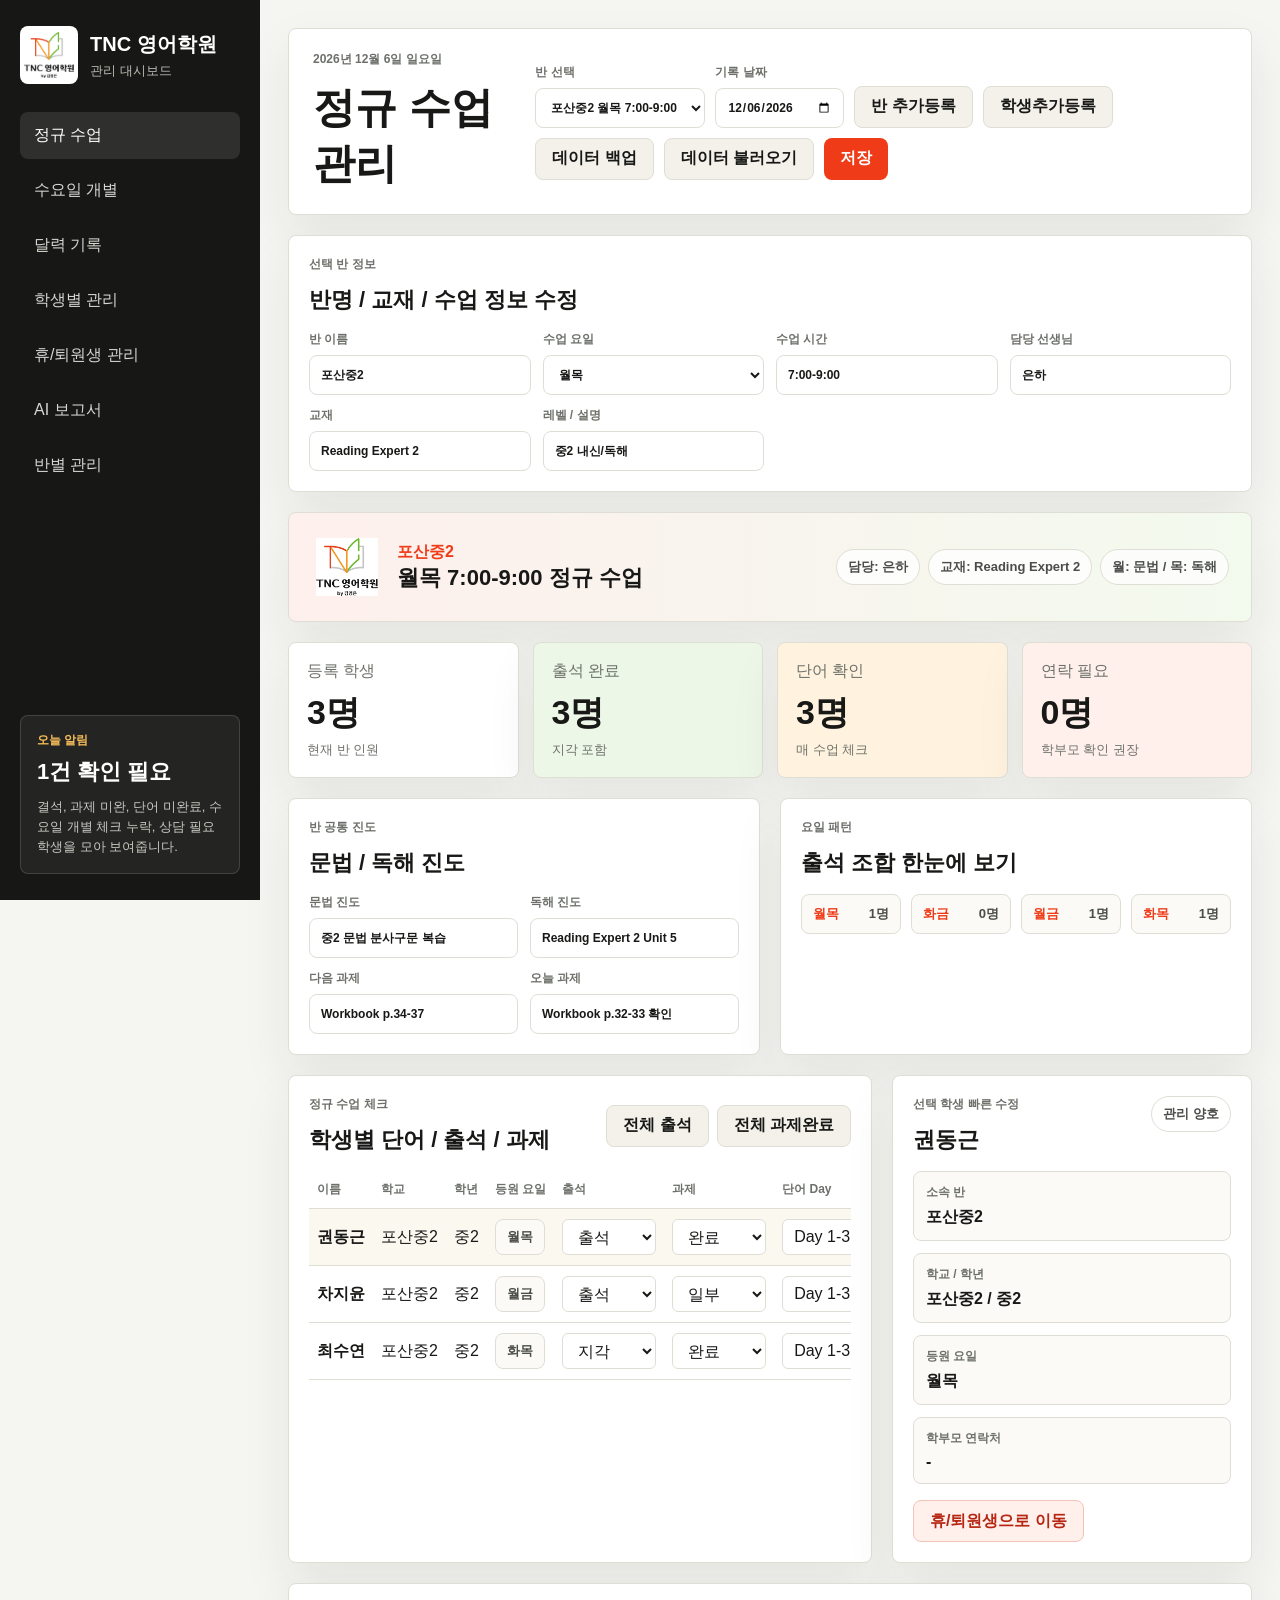
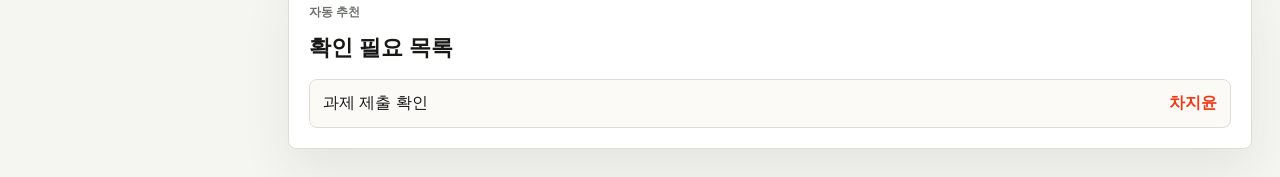
==== index.html @ 4ac11989 "Upgrade AI report prompt builder" ====
<!doctype html>
<html lang="ko">
  <head>
    <meta charset="UTF-8" />
    <meta name="viewport" content="width=device-width, initial-scale=1.0" />
    <title>TNC 영어학원 관리 대시보드</title>
    <link rel="stylesheet" href="styles.css" />
  </head>
  <body>
    <div class="app-shell">
      <aside class="sidebar">
        <div class="brand">
          <img src="assets/tnc-logo-cropped.png" alt="TNC 영어학원" />
          <div>
            <strong>TNC 영어학원</strong>
            <span>관리 대시보드</span>
          </div>
        </div>

        <nav class="nav-list" aria-label="주요 메뉴">
          <button class="nav-item active" type="button" data-page="todayPage">정규 수업</button>
          <button class="nav-item" type="button" data-page="wednesdayPage">수요일 개별</button>
          <button class="nav-item" type="button" data-page="calendarPage">달력 기록</button>
          <button class="nav-item" type="button" data-page="studentPage">학생별 관리</button>
          <button class="nav-item" type="button" data-page="inactivePage">휴/퇴원생 관리</button>
          <button class="nav-item" type="button" data-page="reportPage">AI 보고서</button>
          <button class="nav-item" type="button" data-page="classPage">반별 관리</button>
        </nav>

        <div class="side-panel">
          <span class="panel-label">오늘 알림</span>
          <strong id="sideAlertCount">0건 확인 필요</strong>
          <p>결석, 과제 미완, 단어 미완료, 수요일 개별 체크 누락, 상담 필요 학생을 모아 보여줍니다.</p>
        </div>
      </aside>

      <main class="dashboard">
        <header class="topbar">
          <div>
            <p class="eyebrow" id="todayText">오늘</p>
            <h1 id="pageTitle">정규 수업 관리</h1>
          </div>
          <div class="top-actions">
            <label>
              반 선택
              <select id="classFilter"></select>
            </label>
            <label>
              기록 날짜
              <input type="date" id="recordDateInput" />
            </label>
            <button class="outline-btn" type="button" id="addClassBtn">반 추가등록</button>
            <button class="outline-btn" type="button" id="addStudentBtn">학생추가등록</button>
            <button class="outline-btn" type="button" id="exportDataBtn">데이터 백업</button>
            <button class="outline-btn" type="button" id="importDataBtn">데이터 불러오기</button>
            <input class="visually-hidden" type="file" id="importDataInput" accept="application/json,.json" />
            <button class="primary-btn" type="button" id="saveBtn">저장</button>
          </div>
        </header>

        <section class="page active" id="todayPage">
          <section class="main-panel">
            <div class="section-head compact">
              <div>
                <p class="eyebrow">선택 반 정보</p>
                <h2>반명 / 교재 / 수업 정보 수정</h2>
              </div>
            </div>
            <div class="class-form">
              <label>
                반 이름
                <input type="text" data-class-field="name" />
              </label>
              <label>
                수업 요일
                <select data-class-field="classDays">
                  <option>월목</option>
                  <option>화금</option>
                  <option>월금</option>
                  <option>화목</option>
                </select>
              </label>
              <label>
                수업 시간
                <input type="text" data-class-field="time" />
              </label>
              <label>
                담당 선생님
                <input type="text" data-class-field="teacher" />
              </label>
              <label>
                교재
                <input type="text" data-class-field="book" />
              </label>
              <label>
                레벨 / 설명
                <input type="text" data-class-field="level" />
              </label>
            </div>
          </section>

          <section class="class-hero">
            <div class="class-title">
              <img src="assets/tnc-logo-cropped.png" alt="" />
              <div>
                <span id="heroClassName">포산중2</span>
                <h2 id="heroClassTime">월목 7:00-9:00 정규 수업</h2>
              </div>
            </div>
            <div class="class-meta">
              <span id="heroTeacher">담당: 은하</span>
              <span id="heroBook">교재: Reading Expert 2</span>
              <span id="heroFlow">월: 문법 / 목: 독해</span>
            </div>
          </section>

          <section class="summary-grid" aria-label="오늘 요약">
            <article class="summary-card">
              <span>등록 학생</span>
              <strong id="totalStudents">0명</strong>
              <small>현재 반 인원</small>
            </article>
            <article class="summary-card accent-green">
              <span>출석 완료</span>
              <strong id="attendanceCount">0명</strong>
              <small>지각 포함</small>
            </article>
            <article class="summary-card accent-orange">
              <span>단어 확인</span>
              <strong id="wordDoneCount">0명</strong>
              <small>매 수업 체크</small>
            </article>
            <article class="summary-card accent-red">
              <span>연락 필요</span>
              <strong id="contactNeeded">0명</strong>
              <small>학부모 확인 권장</small>
            </article>
          </section>

          <section class="bottom-grid">
            <article class="main-panel">
              <div class="section-head compact">
                <div>
                  <p class="eyebrow">반 공통 진도</p>
                  <h2>문법 / 독해 진도</h2>
                </div>
              </div>
              <div class="progress-list two-col">
                <label>
                  문법 진도
                  <input type="text" data-class-field="grammarProgress" />
                </label>
                <label>
                  독해 진도
                  <input type="text" data-class-field="readingProgress" />
                </label>
                <label>
                  다음 과제
                  <input type="text" data-class-field="nextHomework" />
                </label>
                <label>
                  오늘 과제
                  <input type="text" data-class-field="todayHomework" />
                </label>
              </div>
            </article>

            <article class="main-panel">
              <div class="section-head compact">
                <div>
                  <p class="eyebrow">요일 패턴</p>
                  <h2>출석 조합 한눈에 보기</h2>
                </div>
              </div>
              <div class="pattern-grid" id="patternSummary"></div>
            </article>
          </section>

          <section class="workspace-grid wide-main">
            <div class="main-panel">
              <div class="section-head">
                <div>
                  <p class="eyebrow">정규 수업 체크</p>
                  <h2>학생별 단어 / 출석 / 과제</h2>
                </div>
                <div class="quick-actions">
                  <button type="button" data-bulk="attendance">전체 출석</button>
                  <button type="button" data-bulk="homework">전체 과제완료</button>
                </div>
              </div>

              <div class="table-wrap">
                <table class="lesson-table">
                  <thead>
                    <tr>
                      <th>이름</th>
                      <th>학교</th>
                      <th>학년</th>
                      <th>등원 요일</th>
                      <th>출석</th>
                      <th>과제</th>
                      <th>단어 Day</th>
                      <th>단어 완료</th>
                      <th>비고</th>
                    </tr>
                  </thead>
                  <tbody id="studentRows"></tbody>
                </table>
              </div>
            </div>

            <aside class="detail-panel">
              <div class="section-head compact">
                <div>
                  <p class="eyebrow">선택 학생 빠른 수정</p>
                  <h2 id="detailName">학생 선택</h2>
                </div>
                <span class="status-pill" id="detailStatus">대기</span>
              </div>

              <div class="detail-form" id="detailForm">
                <div class="readonly-card">
                  <span>소속 반</span>
                  <strong id="detailClassName">-</strong>
                </div>
                <div class="readonly-card">
                  <span>학교 / 학년</span>
                  <strong id="detailSchoolGrade">-</strong>
                </div>
                <div class="readonly-card">
                  <span>등원 요일</span>
                  <strong id="detailSchedule">-</strong>
                </div>
                <div class="readonly-card">
                  <span>학부모 연락처</span>
                  <strong id="detailParentPhone">-</strong>
                </div>
              </div>

              <button class="outline-btn danger" type="button" id="deleteSelectedBtn">휴/퇴원생으로 이동</button>
            </aside>
          </section>

          <section class="main-panel">
            <div class="section-head compact">
              <div>
                <p class="eyebrow">자동 추천</p>
                <h2>확인 필요 목록</h2>
              </div>
            </div>
            <ul class="alert-list" id="alertList"></ul>
          </section>
        </section>

        <section class="page" id="wednesdayPage">
          <section class="main-panel">
            <div class="section-head compact">
              <div>
                <p class="eyebrow">수요일 기준 반 정보</p>
                <h2>선택 반 기본 정보 수정</h2>
              </div>
            </div>
            <div class="class-form">
              <label>
                반 이름
                <input type="text" data-class-field="name" />
              </label>
              <label>
                수업 요일
                <select data-class-field="classDays">
                  <option>월목</option>
                  <option>화금</option>
                  <option>월금</option>
                  <option>화목</option>
                </select>
              </label>
              <label>
                수업 시간
                <input type="text" data-class-field="time" />
              </label>
              <label>
                담당 선생님
                <input type="text" data-class-field="teacher" />
              </label>
              <label>
                교재
                <input type="text" data-class-field="book" />
              </label>
              <label>
                레벨 / 설명
                <input type="text" data-class-field="level" />
              </label>
            </div>
          </section>

          <section class="summary-grid" aria-label="수요일 타임 요약">
            <article class="summary-card">
              <span>3시 타임</span>
              <strong id="slot3Count">0명</strong>
              <small>주간테스트 / 보강 / 듣기</small>
            </article>
            <article class="summary-card accent-green">
              <span>4시30분 타임</span>
              <strong id="slot430Count">0명</strong>
              <small>개별 진행</small>
            </article>
            <article class="summary-card accent-orange">
              <span>6시 타임</span>
              <strong id="slot6Count">0명</strong>
              <small>개별 진행</small>
            </article>
            <article class="summary-card accent-red">
              <span>체크 누락</span>
              <strong id="wednesdayMissingCount">0명</strong>
              <small>듣기/테스트 확인</small>
            </article>
          </section>

          <section class="main-panel">
            <div class="section-head">
              <div>
                <p class="eyebrow">수요일 개별 수업</p>
                <h2>주간테스트 / 보강 / 듣기 체크</h2>
              </div>
              <div class="quick-actions">
                <button type="button" data-wed-slot="3시">3시로 지정</button>
                <button type="button" data-wed-slot="4시30분">4시30분으로 지정</button>
                <button type="button" data-wed-slot="6시">6시로 지정</button>
              </div>
            </div>
            <div class="table-wrap">
              <table class="wednesday-table">
                <thead>
                  <tr>
                    <th>학생</th>
                    <th>반</th>
                    <th>등원 요일</th>
                    <th>수요일 타임</th>
                    <th>주간테스트</th>
                    <th>보강</th>
                    <th>듣기 강</th>
                    <th>듣기 방식</th>
                    <th>맞은 개수</th>
                    <th>비고</th>
                  </tr>
                </thead>
                <tbody id="wednesdayRows"></tbody>
              </table>
            </div>
          </section>
        </section>

        <section class="page" id="calendarPage">
          <section class="workspace-grid">
            <div class="main-panel">
              <div class="section-head">
                <div>
                  <p class="eyebrow">날짜별 기록</p>
                  <h2 id="calendarMonthTitle">달력</h2>
                </div>
                <div class="quick-actions">
                  <button type="button" id="prevMonthBtn">이전달</button>
                  <button type="button" id="thisMonthBtn">이번달</button>
                  <button type="button" id="nextMonthBtn">다음달</button>
                </div>
              </div>
              <div class="calendar-grid" id="calendarGrid"></div>
            </div>

            <aside class="detail-panel">
              <div class="section-head compact">
                <div>
                  <p class="eyebrow">선택 날짜</p>
                  <h2 id="selectedDateTitle">오늘</h2>
                </div>
              </div>
              <div class="calendar-day-summary" id="calendarDaySummary"></div>
            </aside>
          </section>

          <section class="main-panel">
            <div class="section-head compact">
              <div>
                <p class="eyebrow">정규 수업 결과</p>
                <h2>학생별 날짜 기록</h2>
              </div>
            </div>
            <div class="table-wrap">
              <table class="calendar-result-table">
                <thead>
                  <tr>
                    <th>학생</th>
                    <th>반</th>
                    <th>출석</th>
                    <th>과제</th>
                    <th>단어 Day</th>
                    <th>단어 완료</th>
                    <th>비고</th>
                  </tr>
                </thead>
                <tbody id="calendarRegularRows"></tbody>
              </table>
            </div>
          </section>

          <section class="main-panel">
            <div class="section-head compact">
              <div>
                <p class="eyebrow">수요일 개별 결과</p>
                <h2>주간테스트 / 보강 / 듣기</h2>
              </div>
            </div>
            <div class="table-wrap">
              <table class="calendar-result-table">
                <thead>
                  <tr>
                    <th>학생</th>
                    <th>반</th>
                    <th>타임</th>
                    <th>주간테스트</th>
                    <th>보강</th>
                    <th>듣기 강</th>
                    <th>듣기 방식</th>
                    <th>맞은 개수</th>
                    <th>비고</th>
                  </tr>
                </thead>
                <tbody id="calendarWednesdayRows"></tbody>
              </table>
            </div>
          </section>
        </section>

        <section class="page" id="studentPage">
          <section class="main-panel">
            <div class="section-head compact">
              <div>
                <p class="eyebrow">학생 소속 반 정보</p>
                <h2>반명 / 교재 / 담당 수정</h2>
              </div>
            </div>
            <div class="class-form">
              <label>
                반 이름
                <input type="text" data-class-field="name" />
              </label>
              <label>
                수업 요일
                <select data-class-field="classDays">
                  <option>월목</option>
                  <option>화금</option>
                  <option>월금</option>
                  <option>화목</option>
                </select>
              </label>
              <label>
                수업 시간
                <input type="text" data-class-field="time" />
              </label>
              <label>
                담당 선생님
                <input type="text" data-class-field="teacher" />
              </label>
              <label>
                교재
                <input type="text" data-class-field="book" />
              </label>
              <label>
                레벨 / 설명
                <input type="text" data-class-field="level" />
              </label>
            </div>
          </section>

          <section class="workspace-grid">
            <div class="main-panel">
              <div class="section-head">
                <div>
                  <p class="eyebrow">학생별 관리</p>
                  <h2>기본 정보 / 상담 기록</h2>
                </div>
                <label class="inline-label">
                  학생 선택
                  <select id="studentPicker"></select>
                </label>
              </div>
              <div class="class-form">
                <label>
                  소속 반
                  <select id="studentClassSelect"></select>
                </label>
                <label>
                  이름
                  <input type="text" data-profile-field="name" />
                </label>
                <label>
                  학교
                  <input type="text" data-profile-field="school" />
                </label>
                <label>
                  학년
                  <input type="text" data-profile-field="grade" />
                </label>
                <label>
                  등원 요일
                  <select data-profile-field="schedulePattern">
                    <option>월목</option>
                    <option>화금</option>
                    <option>월금</option>
                    <option>화목</option>
                    <option>수요일</option>
                    <option>개별</option>
                  </select>
                </label>
                <label>
                  수요일 타임
                  <select data-profile-field="wednesdaySlot">
                    <option>미정</option>
                    <option>3시</option>
                    <option>4시30분</option>
                    <option>6시</option>
                  </select>
                </label>
                <label>
                  레벨
                  <input type="text" data-profile-field="level" />
                </label>
                <label>
                  학생 연락처
                  <input type="text" data-profile-field="phone" />
                </label>
                <label>
                  학부모 연락처
                  <input type="text" data-profile-field="parentPhone" />
                </label>
                <label>
                  관리 상태
                  <input type="text" data-profile-field="status" />
                </label>
              </div>
            </div>

            <aside class="detail-panel">
              <div class="section-head compact">
                <div>
                  <p class="eyebrow">상담 추가</p>
                  <h2>상담 기록 입력</h2>
                </div>
              </div>
              <div class="detail-form" id="consultForm">
                <label>
                  상담일
                  <input type="date" id="consultDate" />
                </label>
                <label>
                  구분
                  <select id="consultType">
                    <option>학부모 상담</option>
                    <option>학생 상담</option>
                    <option>카톡 안내</option>
                    <option>전화</option>
                    <option>기타</option>
                  </select>
                </label>
                <label>
                  내용
                  <textarea id="consultContent" rows="6" placeholder="상담 내용, 전달사항, 다음 확인할 점을 적어주세요."></textarea>
                </label>
              </div>
              <button class="primary-btn full-btn" type="button" id="addConsultBtn">상담 기록 저장</button>
            </aside>
          </section>

          <section class="main-panel">
            <div class="section-head compact">
              <div>
                <p class="eyebrow">누적 기록</p>
                <h2 id="consultTitle">상담 기록</h2>
              </div>
            </div>
            <ul class="consult-list" id="consultList"></ul>
          </section>

          <section class="main-panel">
            <div class="section-head">
              <div>
                <p class="eyebrow">시험 성적</p>
                <h2 id="examTitle">내신 성적 관리</h2>
              </div>
              <button class="outline-btn" type="button" id="addExamYearBtn">년도 추가</button>
            </div>
            <div class="table-wrap">
              <table class="exam-table">
                <thead>
                  <tr>
                    <th>년도</th>
                    <th>1학기 중간고사</th>
                    <th>1학기 기말고사</th>
                    <th>2학기 중간고사</th>
                    <th>2학기 기말고사</th>
                    <th>비고</th>
                    <th>삭제</th>
                  </tr>
                </thead>
                <tbody id="examRows"></tbody>
              </table>
            </div>
          </section>
        </section>

        <section class="page" id="inactivePage">
          <section class="summary-grid" aria-label="휴원 퇴원 요약">
            <article class="summary-card">
              <span>휴/퇴원 전체</span>
              <strong id="inactiveTotalCount">0명</strong>
              <small>보관 중인 학생</small>
            </article>
            <article class="summary-card accent-green">
              <span>휴원</span>
              <strong id="pauseCount">0명</strong>
              <small>재등록 가능성 관리</small>
            </article>
            <article class="summary-card accent-orange">
              <span>퇴원</span>
              <strong id="withdrawCount">0명</strong>
              <small>퇴원 사유 기록</small>
            </article>
            <article class="summary-card accent-red">
              <span>사유 미입력</span>
              <strong id="inactiveMissingCount">0명</strong>
              <small>추가 확인 필요</small>
            </article>
          </section>

          <section class="main-panel">
            <div class="section-head compact">
              <div>
                <p class="eyebrow">휴/퇴원생 목록</p>
                <h2>사유 / 시작일 관리</h2>
              </div>
            </div>
            <div class="table-wrap">
              <table class="inactive-table">
                <thead>
                  <tr>
                    <th>이름</th>
                    <th>기존 반</th>
                    <th>학교</th>
                    <th>학년</th>
                    <th>구분</th>
                    <th>시작일</th>
                    <th>휴원 사유</th>
                    <th>퇴원 사유</th>
                    <th>학부모 연락처</th>
                    <th>재등록</th>
                    <th>삭제</th>
                  </tr>
                </thead>
                <tbody id="inactiveRows"></tbody>
              </table>
            </div>
          </section>
        </section>

        <section class="page" id="reportPage">
          <section class="workspace-grid">
            <div class="main-panel">
              <div class="section-head">
                <div>
                  <p class="eyebrow">AI 학습보고서</p>
                  <h2>학부모용 안내문 생성</h2>
                </div>
                <button class="primary-btn" type="button" id="generateReportBtn">보고서 생성</button>
              </div>

              <div class="class-form report-controls">
                <label>
                  반 선택
                  <select id="reportClassFilter"></select>
                </label>
                <label>
                  학생 선택
                  <select id="reportStudentPicker"></select>
                </label>
                <label>
                  보고서 양식
                  <select id="reportTemplate">
                    <option value="growth">성장 스토리</option>
                    <option value="weekly">주간 체크</option>
                    <option value="classic">클래식 리포트</option>
                  </select>
                </label>
                <label>
                  작성 톤
                  <select id="reportTone">
                    <option>따뜻하고 구체적으로</option>
                    <option>간결하고 단정하게</option>
                    <option>칭찬 중심으로</option>
                  </select>
                </label>
                <label>
                  기준 날짜
                  <input type="date" id="reportDateInput" />
                </label>
              </div>

              <div class="report-actions">
                <button class="outline-btn" type="button" id="copyReportBtn">복사</button>
                <button class="outline-btn" type="button" id="downloadReportImageBtn">이미지 저장</button>
                <button class="outline-btn" type="button" id="downloadReportPdfBtn">PDF 저장</button>
                <button class="outline-btn" type="button" id="shareReportBtn">휴대폰 공유</button>
              </div>

              <p class="report-status" id="reportStatus">학생과 양식을 선택한 뒤 보고서 생성을 눌러주세요.</p>
              <article class="report-preview" id="reportPreview">
                <h3>TNC 영어학원 학습보고서</h3>
                <p>생성된 보고서가 여기에 표시됩니다.</p>
              </article>
            </div>

            <aside class="detail-panel">
              <div class="section-head compact">
                <div>
                  <p class="eyebrow">양식 안내</p>
                  <h2>보고서 구성</h2>
                </div>
              </div>
              <div class="report-template-list">
                <div><strong>성장 스토리</strong><span>지난달 → 이번 달 → 다음 목표</span></div>
                <div><strong>주간 체크</strong><span>단어·리딩·리스닝·스피킹 변화</span></div>
                <div><strong>클래식 리포트</strong><span>점수 변화, 학습 내용, 선생님 코멘트</span></div>
              </div>

              <div class="prompt-builder">
                <div class="section-head compact">
                  <div>
                    <p class="eyebrow">프롬프트 설정</p>
                    <h2>학원 맞춤 질문</h2>
                  </div>
                </div>
                <p class="prompt-helper">우리 학원에 꼭 맞는 학습보고서 프롬프트를 함께 만들겠습니다. 질문은 한 번에 하나씩 드릴게요.</p>
                <strong id="promptQuestion">학원명은 무엇인가요?</strong>
                <textarea id="promptAnswer" rows="4" placeholder="답변을 입력해 주세요."></textarea>
                <div class="prompt-actions">
                  <button class="outline-btn" type="button" id="promptSuggestionBtn">잘 모르겠어요</button>
                  <button class="primary-btn" type="button" id="promptNextBtn">답변 저장</button>
                </div>
                <div class="prompt-suggestions" id="promptSuggestions"></div>
                <div class="prompt-progress" id="promptProgress">1 / 14</div>
                <button class="outline-btn full-btn" type="button" id="promptResetBtn">프롬프트 설정 다시 시작</button>
                <details class="prompt-result">
                  <summary>완성된 프롬프트 보기</summary>
                  <pre id="customPromptPreview">질문을 모두 완료하면 여기에 표시됩니다.</pre>
                </details>
              </div>
            </aside>
          </section>
        </section>

        <section class="page" id="classPage">
          <section class="main-panel">
            <div class="section-head">
              <div>
                <p class="eyebrow">반 정보 수정</p>
                <h2>반 기본 정보</h2>
              </div>
              <button class="outline-btn danger" type="button" id="deleteClassBtn">현재 반 삭제</button>
            </div>
            <div class="class-form">
              <label>
                반 이름
                <input type="text" data-class-field="name" />
              </label>
              <label>
                수업 요일
                <select data-class-field="classDays">
                  <option>월목</option>
                  <option>화금</option>
                  <option>월금</option>
                  <option>화목</option>
                </select>
              </label>
              <label>
                수업 시간
                <input type="text" data-class-field="time" />
              </label>
              <label>
                문법 요일
                <select data-class-field="grammarDay">
                  <option>월</option>
                  <option>화</option>
                  <option>목</option>
                  <option>금</option>
                </select>
              </label>
              <label>
                독해 요일
                <select data-class-field="readingDay">
                  <option>월</option>
                  <option>화</option>
                  <option>목</option>
                  <option>금</option>
                </select>
              </label>
              <label>
                담당 선생님
                <input type="text" data-class-field="teacher" />
              </label>
              <label>
                교재
                <input type="text" data-class-field="book" />
              </label>
              <label>
                레벨 / 설명
                <input type="text" data-class-field="level" />
              </label>
            </div>
          </section>

          <section class="main-panel">
            <div class="section-head">
              <div>
                <p class="eyebrow">학생 추가 삭제</p>
                <h2>반별 학생 명단</h2>
              </div>
              <button class="primary-btn" type="button" id="addStudentInClassBtn">학생추가등록</button>
            </div>
            <div class="table-wrap">
              <table class="roster-table">
                <thead>
                  <tr>
                    <th>이름</th>
                    <th>소속 반</th>
                    <th>학교</th>
                    <th>학년</th>
                    <th>등원 요일</th>
                    <th>수요일 타임</th>
                    <th>학생 연락처</th>
                    <th>학부모 연락처</th>
                    <th>상태</th>
                    <th>휴/퇴원</th>
                  </tr>
                </thead>
                <tbody id="rosterRows"></tbody>
              </table>
            </div>
          </section>
        </section>
      </main>
    </div>

    <div class="toast" id="toast" role="status" aria-live="polite">저장되었습니다.</div>
    <script src="app.js"></script>
  </body>
</html>
---- styles.css ----
:root {
  --bg: #f5f6f2;
  --surface: #ffffff;
  --ink: #181817;
  --muted: #6e716b;
  --line: #dfded5;
  --red: #ef3b18;
  --orange: #f49a17;
  --green: #64bd23;
  --soft-green: #edf7e7;
  --soft-orange: #fff3df;
  --soft-red: #fff0ec;
  --shadow: 0 22px 50px rgba(33, 34, 29, 0.08);
}

* {
  box-sizing: border-box;
}

body {
  margin: 0;
  min-height: 100vh;
  background: var(--bg);
  color: var(--ink);
  font-family: "Pretendard", "Malgun Gothic", "Apple SD Gothic Neo", sans-serif;
}

button,
input,
select {
  font: inherit;
}

button {
  cursor: pointer;
}

button:disabled,
input:disabled {
  cursor: not-allowed;
  opacity: 0.55;
}

.visually-hidden {
  position: absolute;
  width: 1px;
  height: 1px;
  overflow: hidden;
  clip: rect(0, 0, 0, 0);
}

.app-shell {
  display: grid;
  grid-template-columns: 260px minmax(0, 1fr);
  min-height: 100vh;
}

.sidebar {
  position: sticky;
  top: 0;
  height: 100vh;
  padding: 26px 20px;
  background: #171815;
  color: #fff;
  display: flex;
  flex-direction: column;
  gap: 28px;
}

.brand {
  display: flex;
  align-items: center;
  gap: 12px;
  min-width: 0;
}

.brand img {
  width: 58px;
  height: 58px;
  border-radius: 8px;
  background: #fff;
  object-fit: contain;
}

.brand strong,
.brand span {
  display: block;
}

.brand strong {
  font-size: 20px;
}

.brand span {
  color: #b9bbb2;
  margin-top: 4px;
  font-size: 13px;
}

.nav-list {
  display: grid;
  gap: 8px;
}

.nav-item {
  border: 0;
  border-radius: 8px;
  padding: 13px 14px;
  color: #d7d8d2;
  background: transparent;
  text-align: left;
}

.nav-item.active,
.nav-item:hover {
  background: rgba(255, 255, 255, 0.1);
  color: #fff;
}

.side-panel {
  margin-top: auto;
  border: 1px solid rgba(255, 255, 255, 0.14);
  border-radius: 8px;
  padding: 16px;
  background: rgba(255, 255, 255, 0.06);
}

.panel-label,
.eyebrow {
  display: block;
  color: var(--muted);
  font-size: 12px;
  font-weight: 700;
  letter-spacing: 0;
}

.side-panel .panel-label {
  color: #f7bd5a;
}

.side-panel strong {
  display: block;
  margin-top: 8px;
  font-size: 22px;
}

.side-panel p {
  margin: 10px 0 0;
  color: #c8c9c1;
  line-height: 1.55;
  font-size: 13px;
}

.dashboard {
  padding: 28px;
  display: grid;
  gap: 20px;
  align-content: start;
}

.topbar,
.class-hero,
.main-panel,
.detail-panel,
.summary-card {
  background: var(--surface);
  border: 1px solid var(--line);
  border-radius: 8px;
  box-shadow: var(--shadow);
}

.topbar {
  display: flex;
  align-items: center;
  justify-content: space-between;
  gap: 20px;
  padding: 22px 24px;
}

h1,
h2,
p {
  margin-top: 0;
}

h1 {
  margin-bottom: 0;
  font-size: clamp(28px, 4vw, 42px);
}

h2 {
  margin-bottom: 0;
  font-size: 22px;
}

.top-actions {
  display: flex;
  align-items: end;
  flex-wrap: wrap;
  gap: 10px;
}

label {
  display: grid;
  gap: 7px;
  color: var(--muted);
  font-size: 12px;
  font-weight: 700;
}

select,
input,
textarea {
  min-height: 40px;
  border: 1px solid var(--line);
  border-radius: 8px;
  padding: 0 11px;
  background: #fff;
  color: var(--ink);
}

textarea {
  min-height: 120px;
  padding: 11px;
  resize: vertical;
}

.primary-btn,
.outline-btn,
.quick-actions button,
.small-danger {
  min-height: 42px;
  border-radius: 8px;
  border: 0;
  padding: 0 16px;
  font-weight: 800;
}

.primary-btn {
  color: #fff;
  background: var(--red);
}

.outline-btn,
.quick-actions button {
  color: var(--ink);
  background: #f3f1e9;
  border: 1px solid var(--line);
}

.danger,
.small-danger {
  color: #b62612;
  background: var(--soft-red);
  border: 1px solid #f3c3b8;
}

.small-danger {
  min-height: 36px;
  padding: 0 11px;
}

td .outline-btn {
  min-height: 36px;
  padding: 0 11px;
  white-space: nowrap;
}

.page {
  display: none;
  gap: 20px;
}

.page.active {
  display: grid;
}

.class-hero {
  display: flex;
  align-items: center;
  justify-content: space-between;
  gap: 20px;
  padding: 18px 22px;
  background:
    linear-gradient(90deg, rgba(239, 59, 24, 0.08), rgba(100, 189, 35, 0.08)),
    #fff;
}

.class-title {
  display: flex;
  align-items: center;
  gap: 14px;
}

.class-title img {
  width: 72px;
  height: 72px;
  object-fit: contain;
}

.class-title span {
  color: var(--red);
  font-weight: 900;
}

.class-meta {
  display: flex;
  flex-wrap: wrap;
  justify-content: flex-end;
  gap: 8px;
}

.class-meta span,
.status-pill {
  border-radius: 999px;
  padding: 8px 11px;
  background: rgba(255, 255, 255, 0.78);
  border: 1px solid var(--line);
  color: #4b4d48;
  font-size: 13px;
  font-weight: 700;
}

.summary-grid {
  display: grid;
  grid-template-columns: repeat(4, minmax(0, 1fr));
  gap: 14px;
}

.summary-card {
  padding: 18px;
}

.summary-card span,
.summary-card small {
  display: block;
  color: var(--muted);
}

.summary-card strong {
  display: block;
  margin: 8px 0 5px;
  font-size: 34px;
}

.summary-card.accent-green {
  background: var(--soft-green);
}

.summary-card.accent-orange {
  background: var(--soft-orange);
}

.summary-card.accent-red {
  background: var(--soft-red);
}

.workspace-grid {
  display: grid;
  grid-template-columns: minmax(0, 1fr) 360px;
  gap: 20px;
}

.main-panel,
.detail-panel {
  padding: 20px;
}

.section-head {
  display: flex;
  align-items: center;
  justify-content: space-between;
  gap: 16px;
  margin-bottom: 16px;
}

.section-head.compact {
  align-items: flex-start;
}

.quick-actions {
  display: flex;
  flex-wrap: wrap;
  gap: 8px;
}

.table-wrap {
  overflow-x: auto;
}

table {
  width: 100%;
  border-collapse: collapse;
}

.lesson-table {
  min-width: 1120px;
}

.wednesday-table {
  min-width: 1220px;
}

.roster-table {
  min-width: 1180px;
}

.inactive-table {
  min-width: 1380px;
}

.exam-table {
  min-width: 920px;
}

.calendar-result-table {
  min-width: 980px;
}

.calendar-grid {
  display: grid;
  grid-template-columns: repeat(7, minmax(72px, 1fr));
  gap: 8px;
}

.calendar-weekday {
  padding: 8px;
  color: var(--muted);
  font-size: 12px;
  font-weight: 900;
  text-align: center;
}

.calendar-day {
  display: grid;
  align-content: space-between;
  min-height: 88px;
  border: 1px solid var(--line);
  border-radius: 8px;
  padding: 10px;
  background: #fbfaf6;
  color: var(--ink);
  text-align: left;
}

.calendar-day strong {
  font-size: 18px;
}

.calendar-day span {
  min-height: 18px;
  color: var(--red);
  font-size: 12px;
  font-weight: 900;
}

.calendar-day.selected {
  border-color: var(--red);
  background: var(--soft-red);
}

.calendar-day.today {
  box-shadow: inset 0 0 0 2px rgba(100, 189, 35, 0.35);
}

.calendar-day.empty {
  background: transparent;
  border-color: transparent;
  cursor: default;
}

.calendar-summary-list {
  display: grid;
  gap: 10px;
}

.calendar-summary-list div {
  display: grid;
  gap: 6px;
  padding: 12px;
  border: 1px solid var(--line);
  border-radius: 8px;
  background: #fbfaf6;
}

.calendar-summary-list span {
  color: var(--muted);
  font-size: 12px;
  font-weight: 900;
}

.calendar-summary-list strong {
  font-size: 20px;
}

th,
td {
  border-bottom: 1px solid var(--line);
  padding: 10px 8px;
  text-align: left;
  vertical-align: middle;
  white-space: nowrap;
}

th {
  color: var(--muted);
  font-size: 12px;
}

tbody tr {
  transition: background 0.15s ease;
}

tbody tr:hover,
tbody tr.selected {
  background: #fbf8f0;
}

td input,
td select {
  width: 100%;
  min-width: 94px;
  min-height: 36px;
  border-radius: 6px;
}

.name-input {
  min-width: 100px;
  font-weight: 900;
}

.memo-input {
  min-width: 180px;
}

.score-pair {
  display: grid;
  grid-template-columns: 70px 10px 70px;
  align-items: center;
  gap: 6px;
}

.score-pair input {
  min-width: 0;
}

.detail-form,
.class-form,
.progress-list,
.consult-list {
  display: grid;
  gap: 12px;
}

.class-form {
  grid-template-columns: repeat(4, minmax(150px, 1fr));
}

.detail-form {
  margin-bottom: 16px;
}

.readonly-card {
  display: grid;
  gap: 6px;
  padding: 12px;
  border: 1px solid var(--line);
  border-radius: 8px;
  background: #fbfaf6;
}

.readonly-card span {
  color: var(--muted);
  font-size: 12px;
  font-weight: 900;
}

.readonly-card strong {
  font-size: 16px;
}

.inline-label {
  min-width: 260px;
}

.full-btn {
  width: 100%;
}

.two-col {
  grid-template-columns: repeat(2, minmax(180px, 1fr));
}

.pattern-grid {
  display: grid;
  grid-template-columns: repeat(4, minmax(100px, 1fr));
  gap: 10px;
}

.pattern-chip {
  display: inline-flex;
  align-items: center;
  justify-content: space-between;
  gap: 8px;
  min-height: 40px;
  border: 1px solid var(--line);
  border-radius: 8px;
  padding: 8px 11px;
  background: #fbfaf6;
  color: #4b4d48;
  font-size: 13px;
  font-weight: 700;
}

.pattern-chip strong {
  color: var(--red);
}

.pattern-chip.mini {
  min-height: 30px;
  justify-content: center;
}

.consult-list {
  margin: 0;
  padding: 0;
  list-style: none;
}

.consult-list li {
  display: flex;
  align-items: flex-start;
  justify-content: space-between;
  gap: 14px;
  padding: 14px;
  border: 1px solid var(--line);
  border-radius: 8px;
  background: #fbfaf6;
}

.consult-list strong {
  display: block;
  margin-bottom: 6px;
}

.consult-list p {
  margin: 0;
  color: #4b4d48;
  line-height: 1.55;
  white-space: pre-wrap;
}

.report-controls {
  margin-bottom: 14px;
}

.report-actions {
  display: flex;
  flex-wrap: wrap;
  gap: 8px;
  margin-bottom: 14px;
}

.report-status {
  margin: 0 0 14px;
  color: var(--muted);
  font-size: 13px;
  font-weight: 700;
}

.report-preview {
  min-height: 420px;
  border: 1px solid var(--line);
  border-radius: 8px;
  padding: 22px;
  background: #fbfaf6;
}

.report-preview h3 {
  margin: 0 0 14px;
  color: var(--red);
  font-size: 24px;
}

.report-preview p {
  margin: 0;
  color: #33352f;
  line-height: 1.8;
  white-space: normal;
}

.report-template-list {
  display: grid;
  gap: 10px;
}

.report-template-list div {
  display: grid;
  gap: 6px;
  padding: 13px;
  border: 1px solid var(--line);
  border-radius: 8px;
  background: #fbfaf6;
}

.report-template-list strong {
  color: var(--red);
}

.report-template-list span {
  color: var(--muted);
  line-height: 1.45;
}

.prompt-builder {
  display: grid;
  gap: 12px;
  margin-top: 20px;
  padding-top: 18px;
  border-top: 1px solid var(--line);
}

.prompt-helper,
.prompt-progress {
  margin: 0;
  color: var(--muted);
  line-height: 1.55;
  font-size: 13px;
}

.prompt-builder > strong {
  line-height: 1.45;
}

.prompt-actions,
.prompt-suggestions {
  display: flex;
  flex-wrap: wrap;
  gap: 8px;
}

.prompt-suggestions button {
  min-height: 36px;
  border: 1px solid var(--line);
  border-radius: 8px;
  padding: 0 10px;
  color: #4b4d48;
  background: #fbfaf6;
  font-weight: 700;
}

.prompt-result {
  border: 1px solid var(--line);
  border-radius: 8px;
  padding: 12px;
  background: #fbfaf6;
}

.prompt-result summary {
  cursor: pointer;
  font-weight: 900;
}

.prompt-result pre {
  max-height: 280px;
  overflow: auto;
  margin: 12px 0 0;
  white-space: pre-wrap;
  color: #33352f;
  font-family: inherit;
  line-height: 1.55;
}

.bottom-grid {
  display: grid;
  grid-template-columns: 1fr 1fr;
  gap: 20px;
}

.alert-list {
  display: grid;
  gap: 10px;
  margin: 0;
  padding: 0;
  list-style: none;
}

.alert-list li {
  display: flex;
  justify-content: space-between;
  gap: 12px;
  padding: 13px;
  border-radius: 8px;
  background: #fbfaf6;
  border: 1px solid var(--line);
}

.alert-list strong {
  color: var(--red);
}

.toast {
  position: fixed;
  right: 24px;
  bottom: 24px;
  transform: translateY(20px);
  opacity: 0;
  pointer-events: none;
  border-radius: 8px;
  padding: 13px 16px;
  color: #fff;
  background: #171815;
  box-shadow: var(--shadow);
  transition: 0.2s ease;
}

.toast.show {
  transform: translateY(0);
  opacity: 1;
}

@media (max-width: 1180px) {
  .app-shell {
    grid-template-columns: 1fr;
  }

  .sidebar {
    position: static;
    height: auto;
  }

  .workspace-grid,
  .bottom-grid,
  .class-form {
    grid-template-columns: 1fr;
  }
}

@media (max-width: 760px) {
  .dashboard {
    padding: 16px;
  }

  .topbar,
  .class-hero,
  .section-head {
    align-items: stretch;
    flex-direction: column;
  }

  .top-actions,
  .quick-actions {
    flex-direction: column;
    align-items: stretch;
  }

  .summary-grid {
    grid-template-columns: repeat(2, minmax(0, 1fr));
  }

  .class-meta {
    justify-content: flex-start;
  }
}

@media (max-width: 480px) {
  .summary-grid {
    grid-template-columns: 1fr;
  }
}
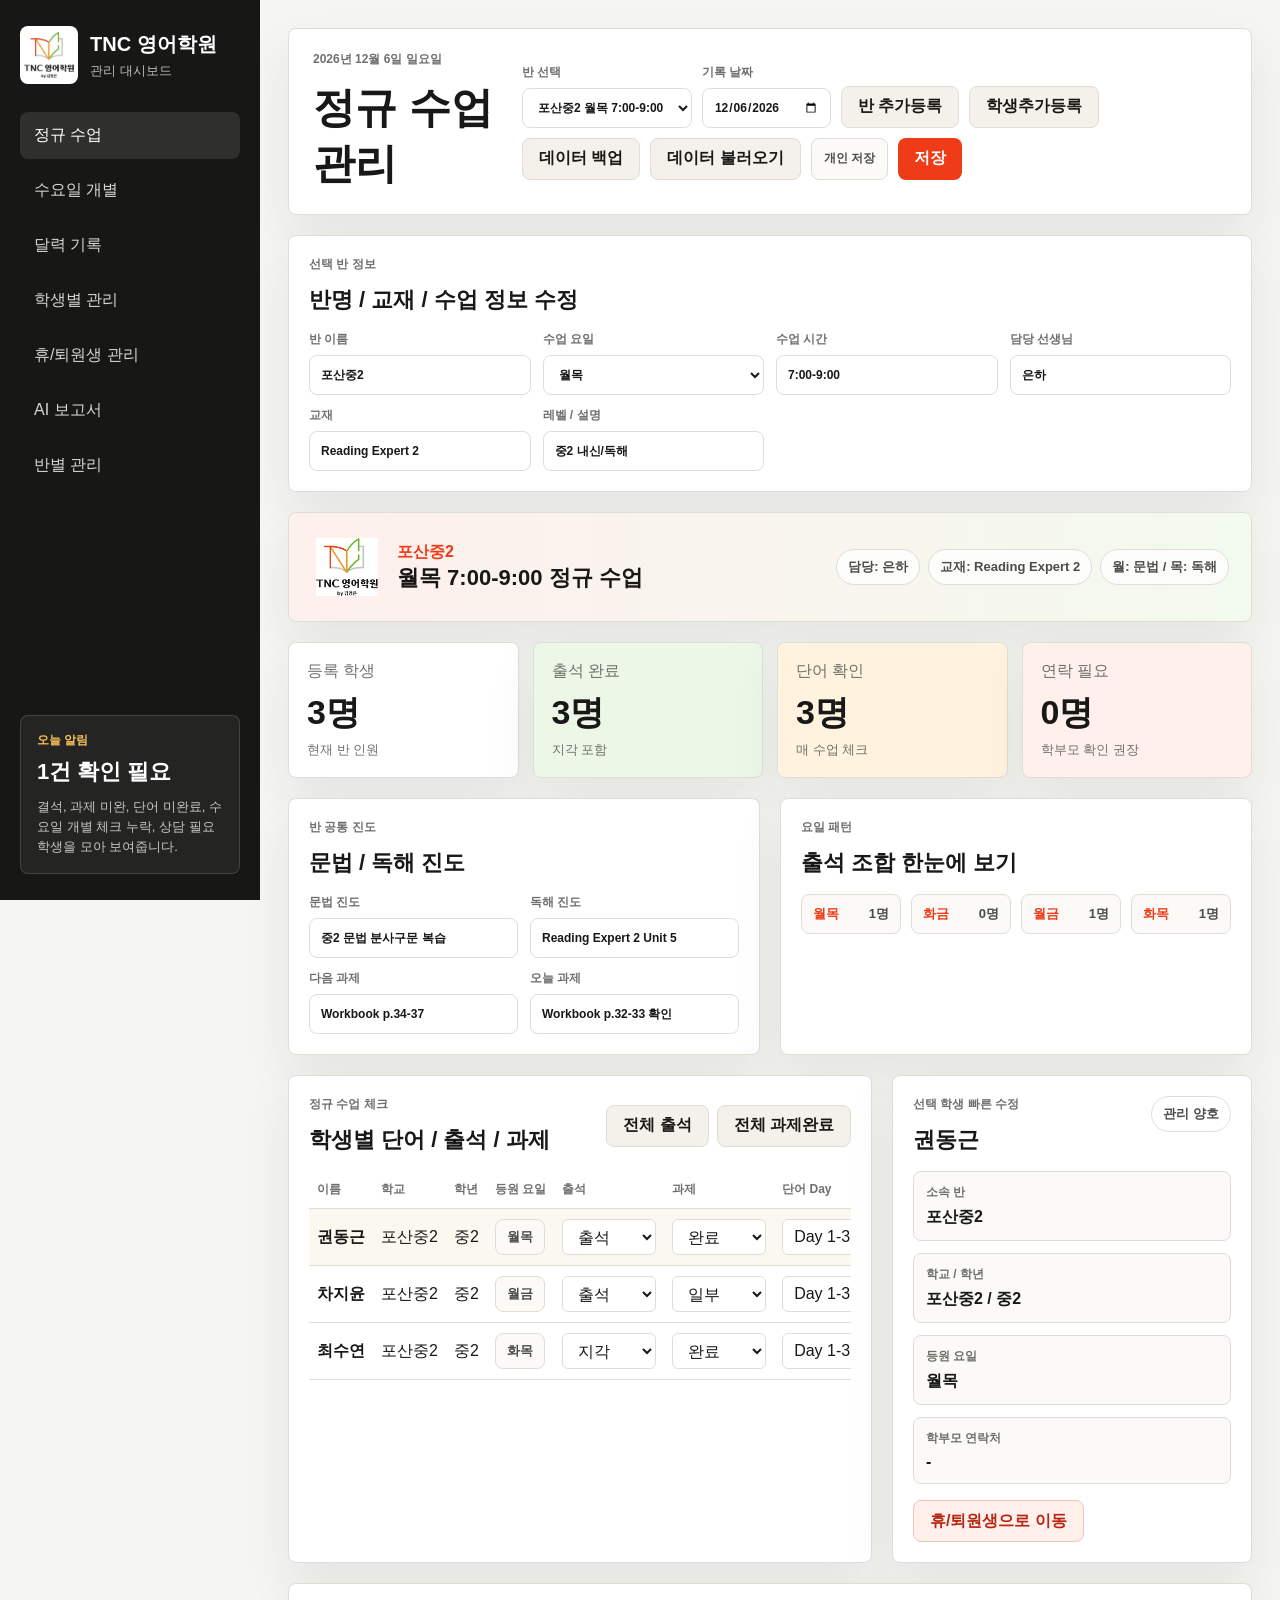
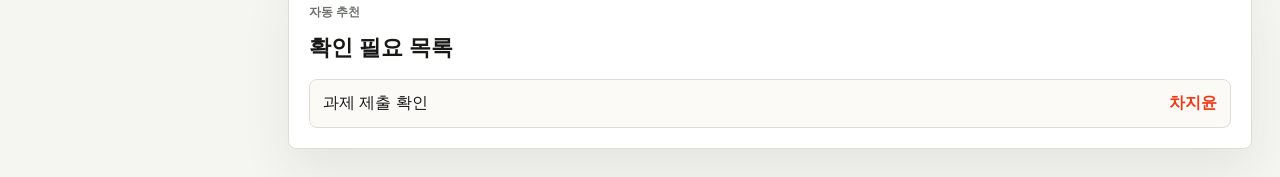
==== commit b133cf4b: "Add Supabase shared storage sync" ====
--- a/index.html
+++ b/index.html
@@ -54,6 +54,7 @@
             <button class="outline-btn" type="button" id="exportDataBtn">데이터 백업</button>
             <button class="outline-btn" type="button" id="importDataBtn">데이터 불러오기</button>
             <input class="visually-hidden" type="file" id="importDataInput" accept="application/json,.json" />
+            <span class="cloud-status" id="cloudStatus">개인 저장</span>
             <button class="primary-btn" type="button" id="saveBtn">저장</button>
           </div>
         </header>
@@ -579,6 +580,33 @@
               </div>
             </div>
             <ul class="consult-list" id="consultList"></ul>
+          </section>
+
+          <section class="main-panel">
+            <div class="section-head">
+              <div>
+                <p class="eyebrow">교재 이력</p>
+                <h2 id="bookHistoryTitle">학생별 교재 누적 관리</h2>
+              </div>
+              <button class="outline-btn" type="button" id="addBookHistoryBtn">교재 추가</button>
+            </div>
+            <div class="table-wrap">
+              <table class="book-table">
+                <thead>
+                  <tr>
+                    <th>영역</th>
+                    <th>책 이름</th>
+                    <th>레벨 / 권수</th>
+                    <th>시작일</th>
+                    <th>종료일</th>
+                    <th>상태</th>
+                    <th>비고</th>
+                    <th>삭제</th>
+                  </tr>
+                </thead>
+                <tbody id="bookHistoryRows"></tbody>
+              </table>
+            </div>
           </section>
 
           <section class="main-panel">
--- a/styles.css
+++ b/styles.css
@@ -49,6 +49,20 @@
   clip: rect(0, 0, 0, 0);
 }
 
+.cloud-status {
+  display: inline-flex;
+  align-items: center;
+  min-height: 42px;
+  border: 1px solid var(--line);
+  border-radius: 8px;
+  padding: 0 12px;
+  color: #4b4d48;
+  background: #fbfaf6;
+  font-size: 12px;
+  font-weight: 900;
+  white-space: nowrap;
+}
+
 .app-shell {
   display: grid;
   grid-template-columns: 260px minmax(0, 1fr);
@@ -411,6 +425,10 @@
 
 .exam-table {
   min-width: 920px;
+}
+
+.book-table {
+  min-width: 1080px;
 }
 
 .calendar-result-table {
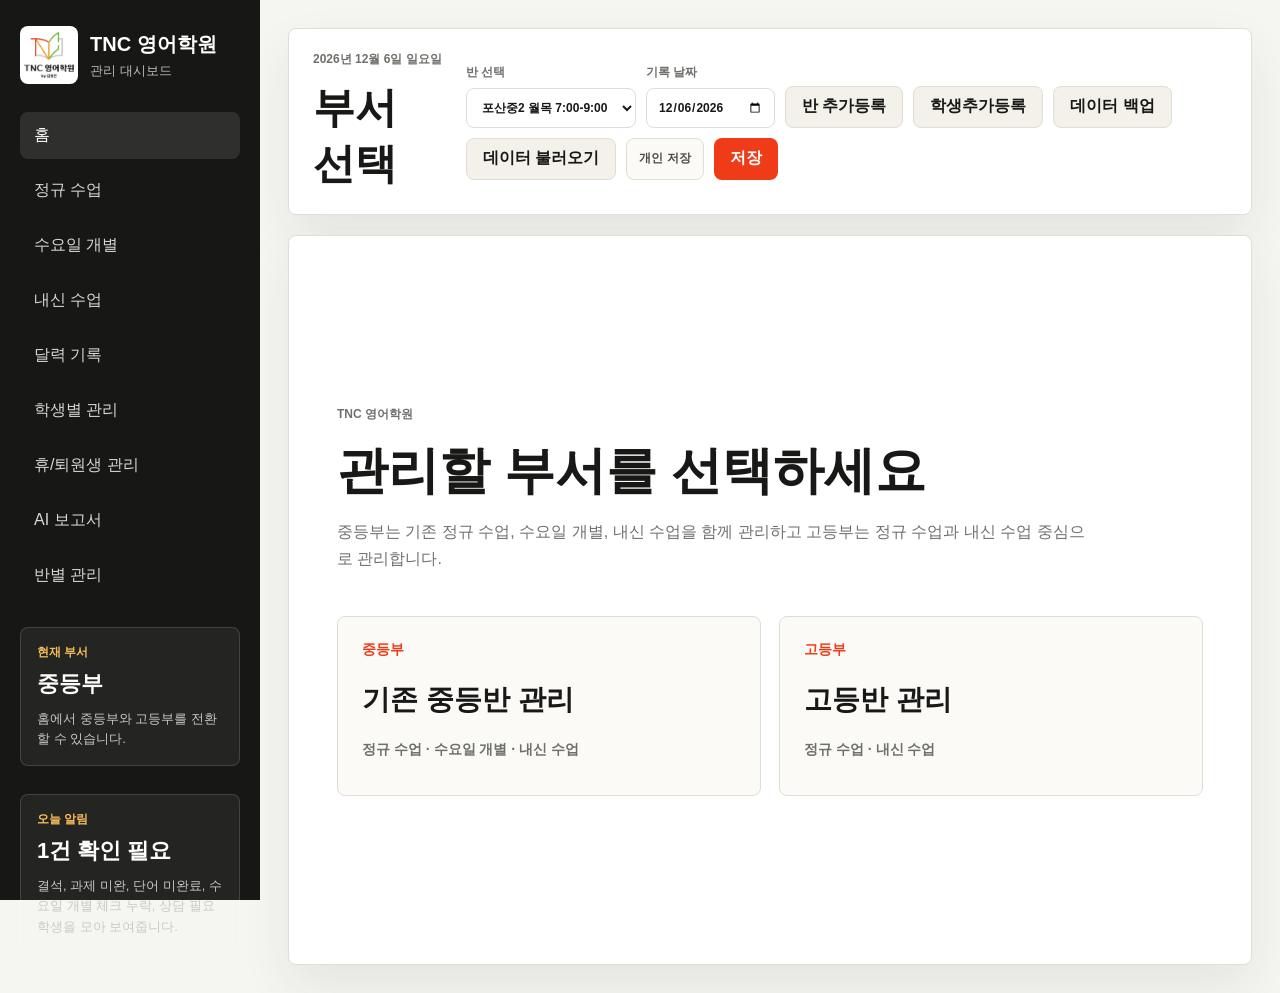
==== commit 58623400: "Split middle high divisions and exam lessons" ====
--- a/index.html
+++ b/index.html
@@ -18,14 +18,22 @@
         </div>
 
         <nav class="nav-list" aria-label="주요 메뉴">
-          <button class="nav-item active" type="button" data-page="todayPage">정규 수업</button>
-          <button class="nav-item" type="button" data-page="wednesdayPage">수요일 개별</button>
+          <button class="nav-item active" type="button" data-page="divisionPage">홈</button>
+          <button class="nav-item" type="button" data-page="todayPage">정규 수업</button>
+          <button class="nav-item" type="button" data-page="wednesdayPage" data-middle-only="true">수요일 개별</button>
+          <button class="nav-item" type="button" data-page="examLessonPage">내신 수업</button>
           <button class="nav-item" type="button" data-page="calendarPage">달력 기록</button>
           <button class="nav-item" type="button" data-page="studentPage">학생별 관리</button>
           <button class="nav-item" type="button" data-page="inactivePage">휴/퇴원생 관리</button>
           <button class="nav-item" type="button" data-page="reportPage">AI 보고서</button>
           <button class="nav-item" type="button" data-page="classPage">반별 관리</button>
         </nav>
+
+        <div class="side-panel">
+          <span class="panel-label">현재 부서</span>
+          <strong id="divisionLabel">중등부</strong>
+          <p>홈에서 중등부와 고등부를 전환할 수 있습니다.</p>
+        </div>
 
         <div class="side-panel">
           <span class="panel-label">오늘 알림</span>
@@ -59,7 +67,29 @@
           </div>
         </header>
 
-        <section class="page active" id="todayPage">
+        <section class="page active" id="divisionPage">
+          <section class="division-landing">
+            <div>
+              <p class="eyebrow">TNC 영어학원</p>
+              <h2>관리할 부서를 선택하세요</h2>
+              <p>중등부는 기존 정규 수업, 수요일 개별, 내신 수업을 함께 관리하고 고등부는 정규 수업과 내신 수업 중심으로 관리합니다.</p>
+            </div>
+            <div class="division-actions">
+              <button class="division-card" type="button" data-select-division="middle">
+                <span>중등부</span>
+                <strong>기존 중등반 관리</strong>
+                <small>정규 수업 · 수요일 개별 · 내신 수업</small>
+              </button>
+              <button class="division-card" type="button" data-select-division="high">
+                <span>고등부</span>
+                <strong>고등반 관리</strong>
+                <small>정규 수업 · 내신 수업</small>
+              </button>
+            </div>
+          </section>
+        </section>
+
+        <section class="page" id="todayPage">
           <section class="main-panel">
             <div class="section-head compact">
               <div>
@@ -427,6 +457,32 @@
                   </tr>
                 </thead>
                 <tbody id="calendarWednesdayRows"></tbody>
+              </table>
+            </div>
+          </section>
+
+          <section class="main-panel">
+            <div class="section-head compact">
+              <div>
+                <p class="eyebrow">내신 수업 결과</p>
+                <h2>학교별 과제 / 학생 결과물</h2>
+              </div>
+            </div>
+            <div class="table-wrap">
+              <table class="calendar-result-table">
+                <thead>
+                  <tr>
+                    <th>학생</th>
+                    <th>내신반</th>
+                    <th>학교</th>
+                    <th>수업 요일</th>
+                    <th>오늘 과제</th>
+                    <th>다음 과제</th>
+                    <th>학생 결과물</th>
+                    <th>비고</th>
+                  </tr>
+                </thead>
+                <tbody id="calendarExamRows"></tbody>
               </table>
             </div>
           </section>
@@ -785,6 +841,68 @@
           </section>
         </section>
 
+        <section class="page" id="examLessonPage">
+          <section class="main-panel">
+            <div class="section-head">
+              <div>
+                <p class="eyebrow" id="examDivisionEyebrow">중등부 내신</p>
+                <h2>학교별 내신 수업 관리</h2>
+              </div>
+              <div class="quick-actions">
+                <button type="button" id="addExamSchoolBtn">내신반 추가</button>
+              </div>
+            </div>
+            <div class="class-form">
+              <label>
+                기록 날짜
+                <input type="date" id="examLessonDateInput" />
+              </label>
+              <label>
+                내신반 선택
+                <select id="examClassFilter"></select>
+              </label>
+              <label>
+                수업 요일
+                <input type="text" id="examLessonDayInput" placeholder="월 / 화 / 수 / 목 / 금" />
+              </label>
+              <label>
+                오늘 과제
+                <input type="text" id="examTodayHomeworkInput" placeholder="오늘 진행한 과제" />
+              </label>
+              <label>
+                다음 과제
+                <input type="text" id="examNextHomeworkInput" placeholder="다음 시간까지 과제" />
+              </label>
+            </div>
+          </section>
+
+          <section class="main-panel">
+            <div class="section-head">
+              <div>
+                <p class="eyebrow">내신반 명단</p>
+                <h2 id="examClassTitle">학교별 학생 관리</h2>
+              </div>
+              <button class="primary-btn" type="button" id="addExamClassStudentBtn">학생 추가</button>
+            </div>
+            <div class="table-wrap">
+              <table class="exam-roster-table">
+                <thead>
+                  <tr>
+                    <th>이름</th>
+                    <th>학교</th>
+                    <th>학년</th>
+                    <th>기존 정규반</th>
+                    <th>학생 결과물</th>
+                    <th>비고</th>
+                    <th>삭제</th>
+                  </tr>
+                </thead>
+                <tbody id="examLessonRows"></tbody>
+              </table>
+            </div>
+          </section>
+        </section>
+
         <section class="page" id="classPage">
           <section class="main-panel">
             <div class="section-head">
@@ -869,7 +987,7 @@
                     <th>휴/퇴원</th>
                   </tr>
                 </thead>
-                <tbody id="rosterRows"></tbody>
+              <tbody id="rosterRows"></tbody>
               </table>
             </div>
           </section>
--- a/styles.css
+++ b/styles.css
@@ -289,6 +289,68 @@
   display: grid;
 }
 
+.division-landing {
+  display: grid;
+  gap: 28px;
+  min-height: calc(100vh - 170px);
+  align-content: center;
+  padding: 48px;
+  border: 1px solid var(--line);
+  border-radius: 8px;
+  background: var(--surface);
+  box-shadow: var(--shadow);
+}
+
+.division-landing h2 {
+  margin: 8px 0 12px;
+  font-size: clamp(32px, 4vw, 54px);
+}
+
+.division-landing p {
+  max-width: 760px;
+  color: var(--muted);
+  line-height: 1.7;
+}
+
+.division-actions {
+  display: grid;
+  grid-template-columns: repeat(2, minmax(0, 1fr));
+  gap: 18px;
+}
+
+.division-card {
+  display: grid;
+  gap: 10px;
+  min-height: 180px;
+  border: 1px solid var(--line);
+  border-radius: 8px;
+  padding: 24px;
+  background: #fbfaf6;
+  color: var(--ink);
+  text-align: left;
+}
+
+.division-card:hover {
+  border-color: var(--red);
+  background: var(--soft-red);
+}
+
+.division-card span {
+  color: var(--red);
+  font-size: 14px;
+  font-weight: 900;
+}
+
+.division-card strong {
+  font-size: 28px;
+}
+
+.division-card small {
+  color: var(--muted);
+  font-size: 14px;
+  font-weight: 800;
+}
+
 .class-hero {
   display: flex;
   align-items: center;
@@ -435,6 +497,10 @@
   min-width: 980px;
 }
 
+.exam-roster-table {
+  min-width: 840px;
+}
+
 .calendar-grid {
   display: grid;
   grid-template-columns: repeat(7, minmax(72px, 1fr));
@@ -637,6 +703,94 @@
 .pattern-chip.mini {
   min-height: 30px;
   justify-content: center;
+}
+
+.level-class-grid,
+.exam-class-grid {
+  display: grid;
+  grid-template-columns: repeat(2, minmax(0, 1fr));
+  gap: 16px;
+}
+
+.exam-class-grid {
+  grid-template-columns: repeat(auto-fit, minmax(420px, 1fr));
+}
+
+.level-section-title {
+  display: flex;
+  align-items: center;
+  justify-content: space-between;
+  gap: 10px;
+  margin-bottom: 10px;
+}
+
+.level-section-title strong {
+  font-size: 18px;
+}
+
+.level-section-title span {
+  color: var(--muted);
+  font-size: 12px;
+  font-weight: 900;
+}
+
+.class-list-stack {
+  display: grid;
+  gap: 8px;
+}
+
+.class-list-item {
+  display: grid;
+  gap: 5px;
+  width: 100%;
+  border: 1px solid var(--line);
+  border-radius: 8px;
+  padding: 12px;
+  background: #fbfaf6;
+  color: var(--ink);
+  text-align: left;
+}
+
+.class-list-item.active {
+  border-color: var(--red);
+  background: var(--soft-red);
+}
+
+.class-list-item span,
+.empty-note {
+  color: var(--muted);
+  font-size: 12px;
+  font-weight: 700;
+}
+
+.empty-note {
+  border: 1px dashed var(--line);
+  border-radius: 8px;
+  padding: 14px;
+  background: #fbfaf6;
+}
+
+.exam-class-card {
+  border: 1px solid var(--line);
+  border-radius: 8px;
+  padding: 14px;
+  background: #fbfaf6;
+}
+
+.exam-class-card-head {
+  display: flex;
+  align-items: center;
+  justify-content: space-between;
+  gap: 10px;
+  margin-bottom: 12px;
+}
+
+.exam-class-title-input {
+  min-width: 0;
+  width: 100%;
+  color: var(--red);
+  font-size: 18px;
+  font-weight: 900;
 }
 
 .consult-list {
@@ -849,6 +1003,9 @@
 
   .workspace-grid,
   .bottom-grid,
+  .division-actions,
+  .level-class-grid,
+  .exam-class-grid,
   .class-form {
     grid-template-columns: 1fr;
   }
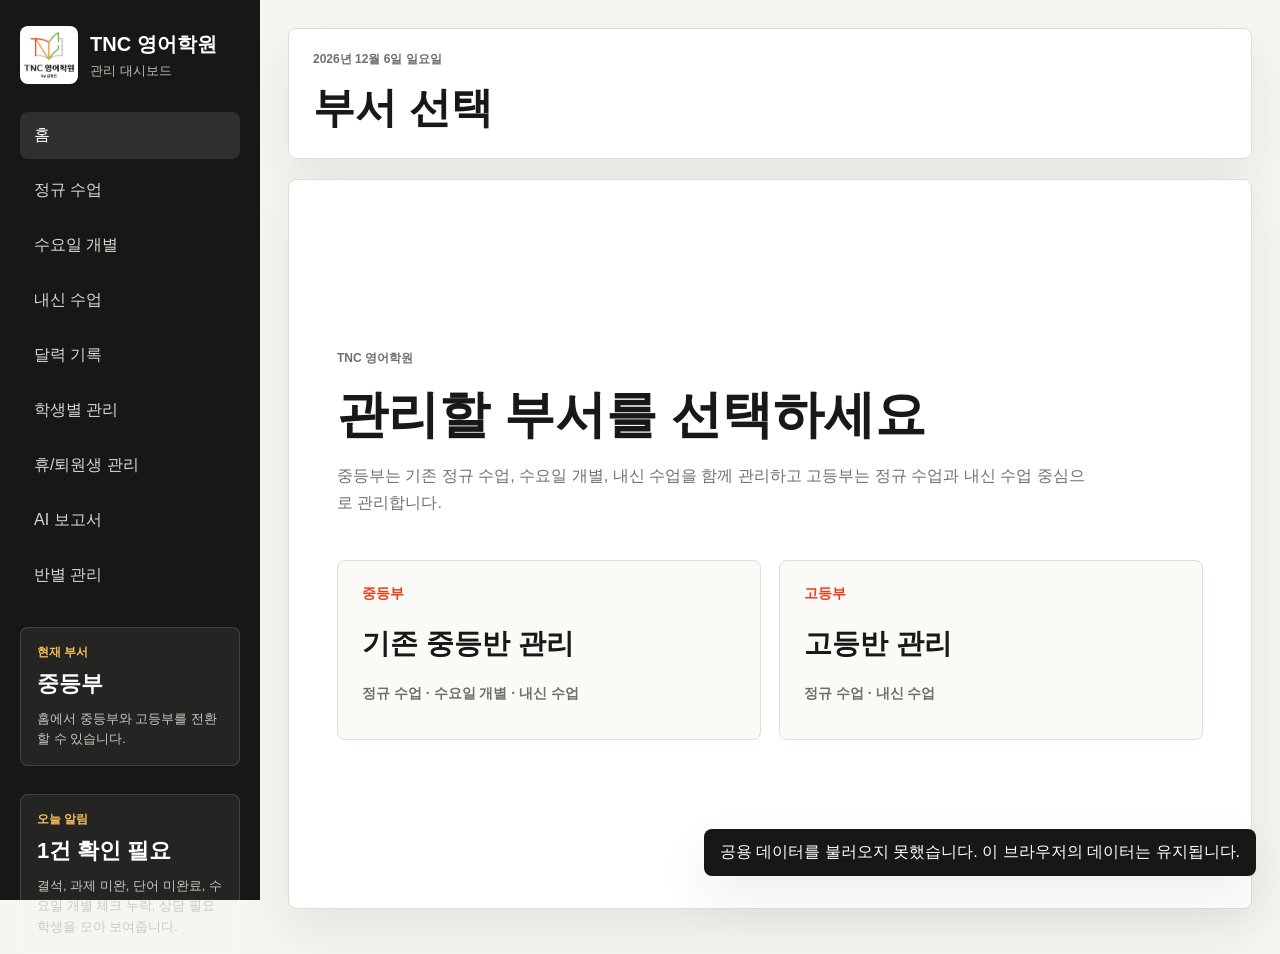
==== commit 0469f2ea: "Organize high school management around linked exam rosters, attendance and student histories" ====
--- a/index.html
+++ b/index.html
@@ -268,6 +268,25 @@
                 </div>
               </div>
 
+              <div class="parent-message-box">
+                <div class="section-head compact">
+                  <div>
+                    <p class="eyebrow">학부모 발송문</p>
+                    <h2>당일 안내문 만들기</h2>
+                  </div>
+                </div>
+                <label>
+                  추가 안내문
+                  <textarea id="parentNoticeInput" rows="4" placeholder="예: 가정에서 Day 4-5 복습 부탁드립니다."></textarea>
+                </label>
+                <div class="report-actions">
+                  <button class="primary-btn" type="button" id="generateParentMessageBtn">학부모 발송문 만들기</button>
+                  <button class="outline-btn" type="button" id="copyParentMessageBtn">복사</button>
+                  <button class="outline-btn" type="button" id="shareParentMessageBtn">휴대폰 공유</button>
+                </div>
+                <article class="message-preview" id="parentMessagePreview">학생을 선택한 뒤 발송문을 만들 수 있습니다.</article>
+              </div>
+
               <button class="outline-btn danger" type="button" id="deleteSelectedBtn">휴/퇴원생으로 이동</button>
             </aside>
           </section>
@@ -996,6 +1015,7 @@
     </div>
 
     <div class="toast" id="toast" role="status" aria-live="polite">저장되었습니다.</div>
+    <script src="high.js"></script>
     <script src="app.js"></script>
   </body>
 </html>
--- a/styles.css
+++ b/styles.css
@@ -861,6 +861,25 @@
   white-space: normal;
 }
 
+.parent-message-box {
+  display: grid;
+  gap: 12px;
+  margin: 16px 0;
+  padding-top: 16px;
+  border-top: 1px solid var(--line);
+}
+
+.message-preview {
+  min-height: 180px;
+  border: 1px solid var(--line);
+  border-radius: 8px;
+  padding: 14px;
+  background: #fbfaf6;
+  color: #33352f;
+  line-height: 1.7;
+  white-space: pre-wrap;
+}
+
 .report-template-list {
   display: grid;
   gap: 10px;
@@ -1043,3 +1062,50 @@
     grid-template-columns: 1fr;
   }
 }
+
+/* High school workspace */
+[hidden] { display: none !important; }
+.high-workspace { gap: 22px; }
+.hs-intro { display:flex; justify-content:space-between; align-items:center; padding:26px 30px; border-radius:18px; background:#1e332d; color:white; }
+.hs-intro h2 { margin:4px 0 10px; font-size:28px; }
+.hs-intro p { margin:0; line-height:1.7; }
+.hs-intro .eyebrow { color:#bdd7c9; letter-spacing:2px; }
+.hs-count { font-size:42px; font-weight:800; text-align:center; min-width:100px; }
+.hs-count small { display:block; font-size:13px; font-weight:400; }
+.hs-tabs,.hs-subtabs { display:flex; gap:8px; flex-wrap:wrap; }
+.hs-tabs { padding:6px; background:#e9ebe5; border-radius:12px; }
+.hs-tabs button { flex:1; background:transparent; border:0; padding:15px 24px; border-radius:9px; font-weight:700; }
+.hs-tabs button.active { background:white; color:#254d3b; box-shadow:0 3px 10px #0000000a; }
+.hs-subtabs { border-bottom:1px solid var(--line); padding-bottom:14px; margin-bottom:20px; }
+.hs-subtabs button { padding:10px 18px; background:white; border:1px solid var(--line); border-radius:8px; }
+.hs-subtabs button.active { color:white; background:#284d3b; border-color:#284d3b; }
+.hs-panel { padding:24px; margin-bottom:20px; min-width:0; }
+.hs-panel .section-head { gap:14px; flex-wrap:wrap; }
+.hs-panel h3 { margin:0; font-size:20px; }
+.hs-panel label,.hs-student-sidebar label { display:grid; gap:8px; color:var(--muted); font-size:13px; }
+.hs-panel input,.hs-panel select,.hs-panel textarea,.hs-student-sidebar input { width:100%; min-width:90px; padding:10px; border:1px solid var(--line); border-radius:7px; background:white; color:var(--ink); }
+.hs-panel button:not(.primary-btn):not(.small-danger):not(.hs-student-link) { padding:10px 14px; border:1px solid var(--line); border-radius:7px; }
+.hs-group-form { margin:12px 0 24px; }
+.hs-student-link { border:0; background:transparent; color:#24563d; font-weight:700; text-decoration:underline; padding:8px 0; }
+.hs-add-form { background:#f0f5ed; padding:20px; border-radius:12px; margin:20px 0; }
+.hs-add-form button { margin-top:14px; }
+.hs-student-layout { display:grid; grid-template-columns:240px minmax(0,1fr); gap:22px; align-items:start; }
+.hs-student-sidebar { padding:20px; position:sticky; top:20px; }
+.hs-student-list { display:grid; gap:7px; max-height:70vh; overflow:auto; }
+.hs-student-list button { padding:13px; background:white; border:1px solid var(--line); border-radius:9px; text-align:left; }
+.hs-student-list button.active { border-color:#284d3b; background:#edf5eb; }
+.hs-student-list small { display:block; margin-top:7px; color:var(--muted); line-height:1.5; }
+.hs-student-content { min-width:0; }
+.hs-mock-year { margin-top:20px; border-top:1px solid var(--line); padding-top:16px; }
+.hs-mock-year .class-form { grid-template-columns:repeat(2,minmax(0,1fr)); margin-bottom:16px; }
+.hs-help,.hs-empty { color:var(--muted); line-height:1.7; padding:12px 0; }
+.hs-detail-head { margin-top:28px; }
+.hs-attendance { min-width:2200px; }
+.hs-attendance caption { text-align:left; padding:10px 0; font-weight:700; }
+.hs-attendance th:first-child { position:sticky; left:0; z-index:1; background:#f4f5ef; min-width:100px; }
+.hs-attendance th small { display:block; font-weight:400; margin-top:5px; }
+.hs-attendance select { min-width:58px; padding:8px 2px; font-size:12px; }
+.high-school-mode .side-panel:last-of-type { display:none; }
+@media(max-width:1000px) { .hs-student-layout { grid-template-columns:1fr; } .hs-student-sidebar { position:static; } .hs-student-list { max-height:230px; grid-template-columns:repeat(auto-fill,minmax(150px,1fr)); } }
+@media(max-width:600px) { .hs-panel { padding:15px; } .hs-intro { padding:20px; } .hs-intro h2 { font-size:23px; } .hs-count { font-size:32px; } .hs-tabs button { padding:12px; } }
+@media print { body.high-school-mode * { visibility:hidden; } body.high-school-mode .hs-attendance-wrap, body.high-school-mode .hs-attendance-wrap * { visibility:visible; } body.high-school-mode .hs-attendance-wrap { position:absolute;left:0;top:0;width:100%;overflow:visible; } body.high-school-mode .hs-attendance { min-width:0;width:100%;font-size:8px;table-layout:fixed; } body.high-school-mode .hs-attendance th:first-child { min-width:0;position:static;width:60px; } body.high-school-mode .hs-attendance select { appearance:none;min-width:0;width:100%;padding:0;border:0;font-size:7px; } }
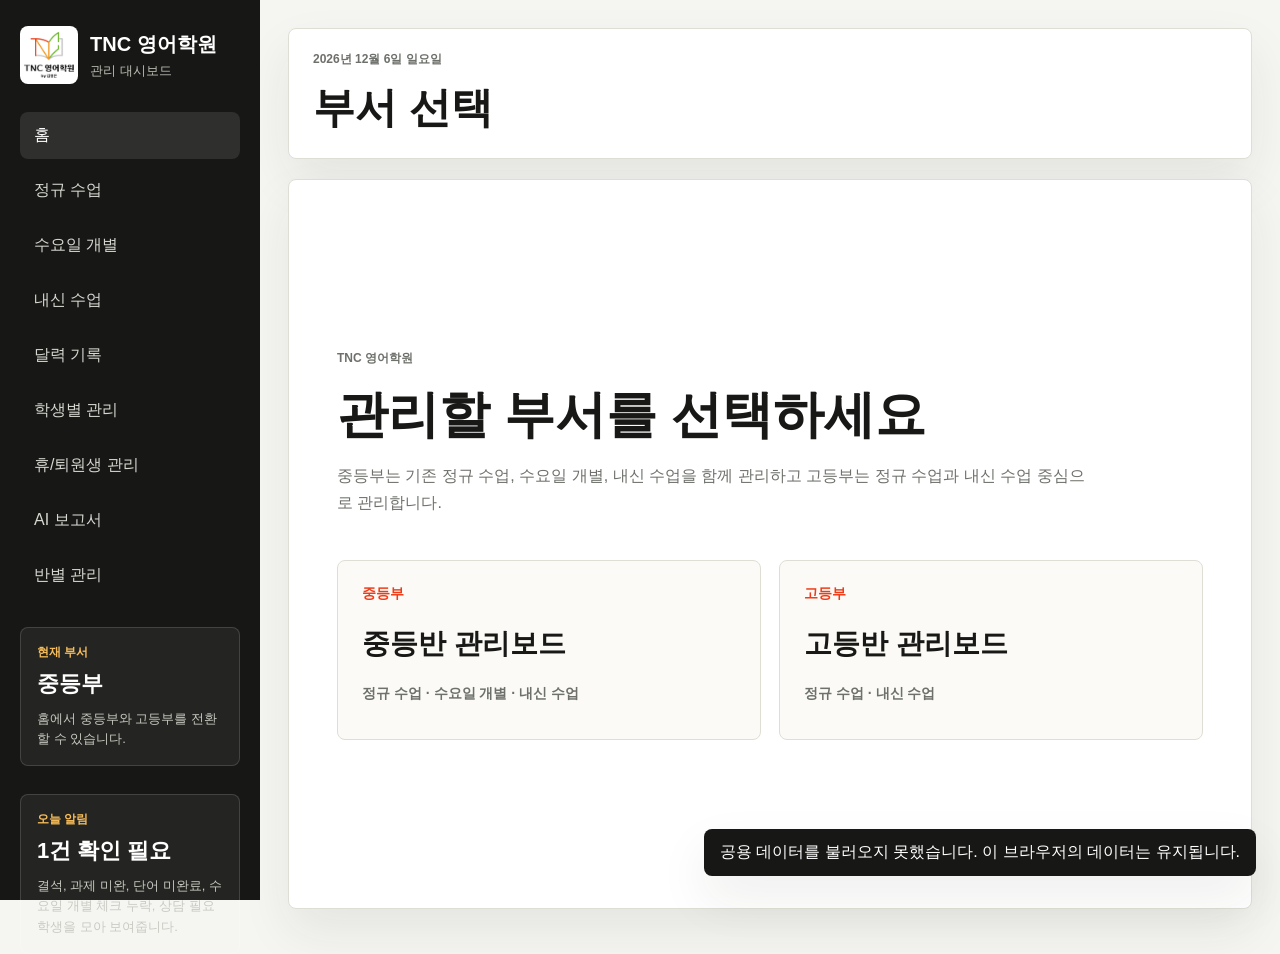
==== commit 872c4b02: "Unify home labels for middle and high school management boards" ====
--- a/index.html
+++ b/index.html
@@ -77,12 +77,12 @@
             <div class="division-actions">
               <button class="division-card" type="button" data-select-division="middle">
                 <span>중등부</span>
-                <strong>기존 중등반 관리</strong>
+                <strong>중등반 관리보드</strong>
                 <small>정규 수업 · 수요일 개별 · 내신 수업</small>
               </button>
               <button class="division-card" type="button" data-select-division="high">
                 <span>고등부</span>
-                <strong>고등반 관리</strong>
+                <strong>고등반 관리보드</strong>
                 <small>정규 수업 · 내신 수업</small>
               </button>
             </div>
